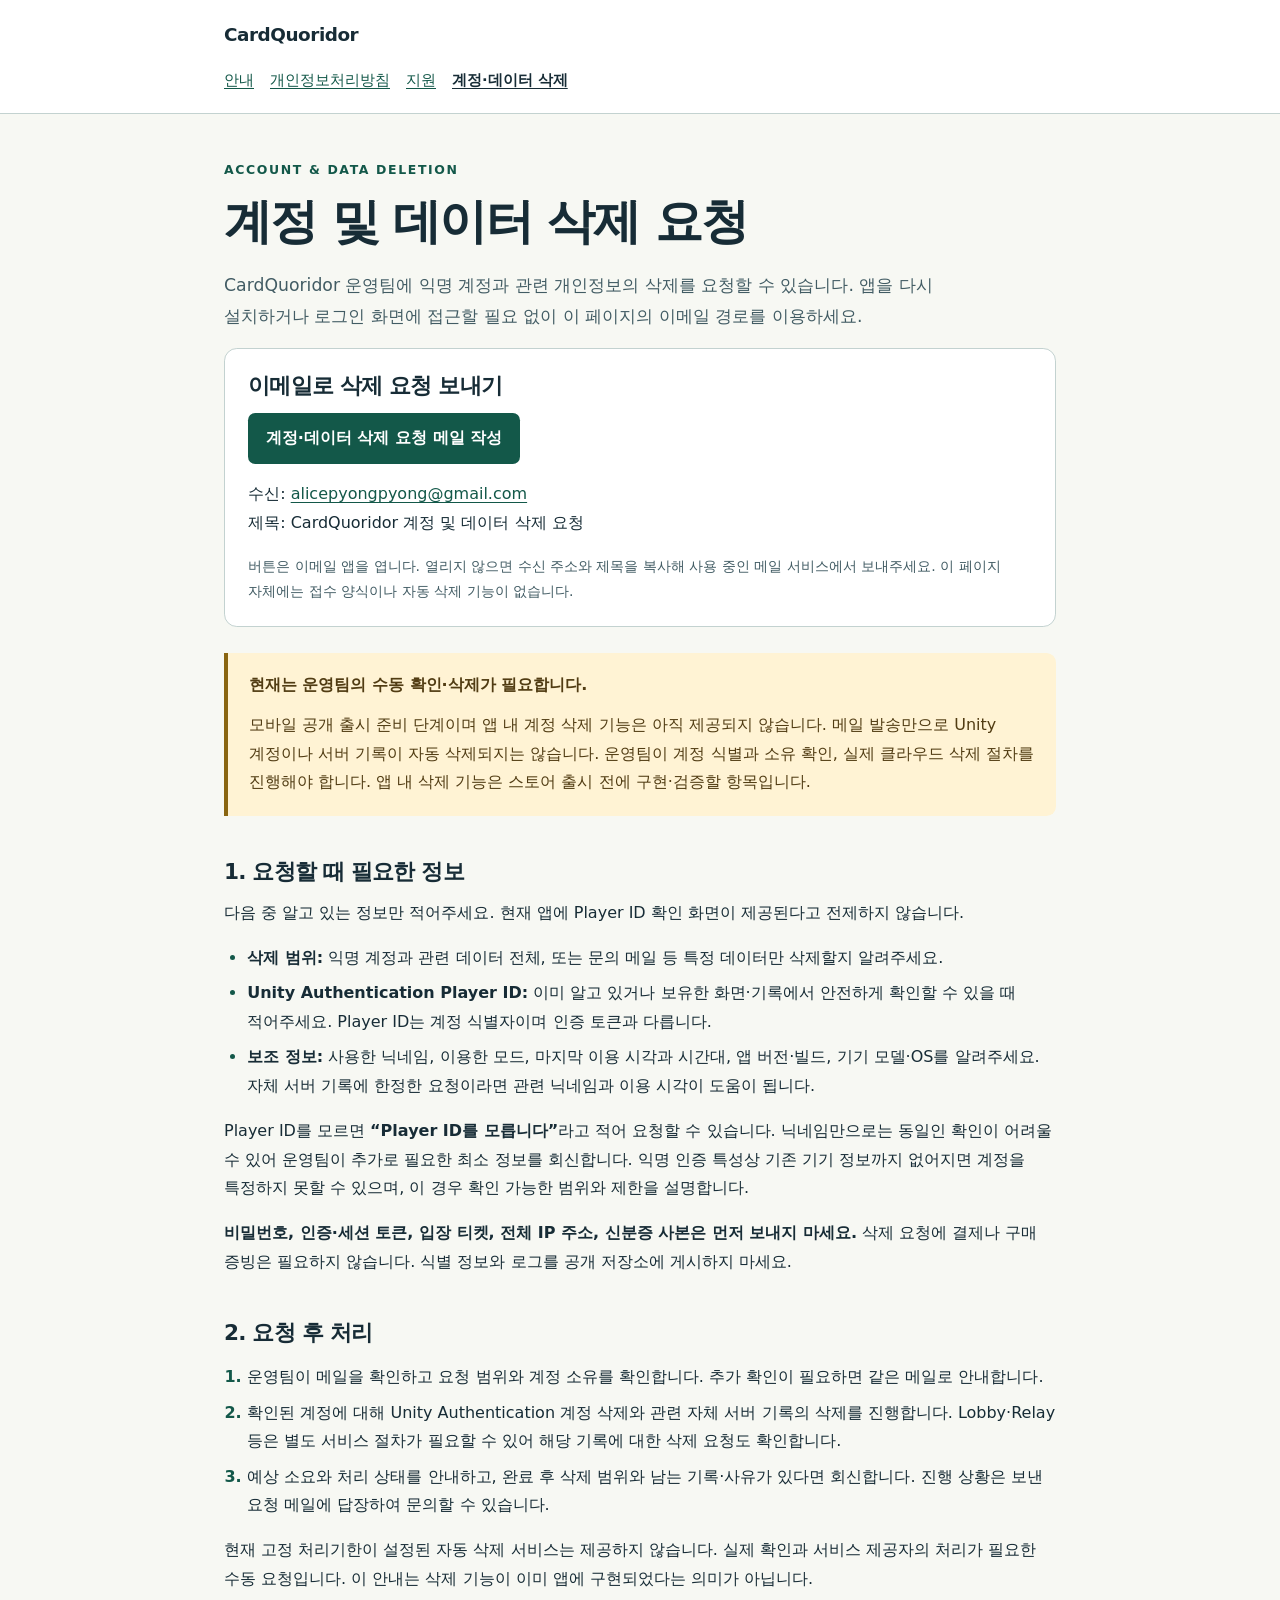
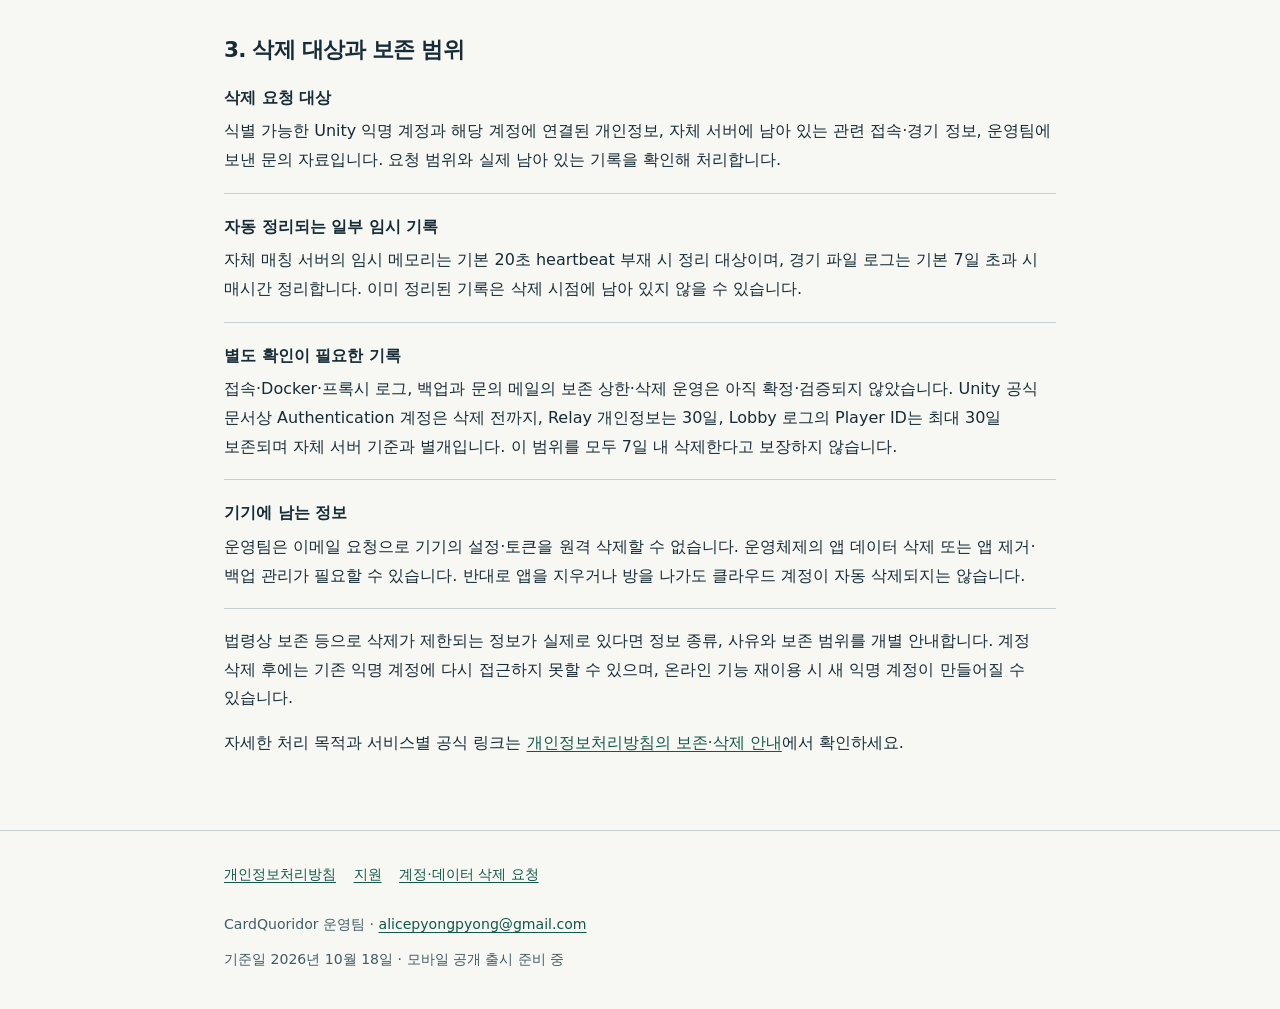
==== docs/account-deletion.html @ fbafc26c "Publish CardQuoridor privacy policy and player support" ====
<!doctype html>
<html lang="ko">
<head>
  <meta charset="utf-8">
  <meta name="viewport" content="width=device-width, initial-scale=1">
  <meta name="description" content="CardQuoridor 익명 계정과 관련 개인정보의 이메일 삭제 요청 방법, 식별 정보, 처리 범위와 제한을 안내합니다.">
  <meta name="referrer" content="strict-origin-when-cross-origin">
  <title>계정 및 데이터 삭제 요청 | CardQuoridor</title>
  <link rel="stylesheet" href="style.css">
</head>
<body>
  <a class="skip-link" href="#content">본문으로 건너뛰기</a>
  <header class="site-header">
    <div class="wrap">
      <a class="brand" href="index.html">CardQuoridor</a>
      <nav class="site-nav" aria-label="주 메뉴">
      <a href="index.html">안내</a>
      <a href="privacy.html">개인정보처리방침</a>
      <a href="support.html">지원</a>
      <a href="account-deletion.html" aria-current="page">계정·데이터 삭제</a>
      </nav>
    </div>
  </header>
  <main id="content" class="wrap">
    <p class="eyebrow">Account &amp; Data Deletion</p>
    <h1>계정 및 데이터 삭제 요청</h1>
    <p class="lead">CardQuoridor 운영팀에 익명 계정과 관련 개인정보의 삭제를 요청할 수 있습니다. 앱을 다시 설치하거나 로그인 화면에 접근할 필요 없이 이 페이지의 이메일 경로를 이용하세요.</p>
    <div class="panel">
      <h2>이메일로 삭제 요청 보내기</h2>
      <p><a class="button" href="mailto:alicepyongpyong@gmail.com?subject=CardQuoridor%20%EA%B3%84%EC%A0%95%20%EB%B0%8F%20%EB%8D%B0%EC%9D%B4%ED%84%B0%20%EC%82%AD%EC%A0%9C%20%EC%9A%94%EC%B2%AD&amp;body=CardQuoridor%20%EC%9D%B5%EB%AA%85%20%EA%B3%84%EC%A0%95%EA%B3%BC%20%EA%B4%80%EB%A0%A8%20%EB%8D%B0%EC%9D%B4%ED%84%B0%20%EC%82%AD%EC%A0%9C%EB%A5%BC%20%EC%9A%94%EC%B2%AD%ED%95%A9%EB%8B%88%EB%8B%A4.%0A%EC%95%84%EB%9E%98%20%EC%95%88%EB%82%B4%EB%A5%BC%20%EB%B3%B4%EA%B3%A0%20%EC%95%8C%EA%B3%A0%20%EC%9E%88%EB%8A%94%20%EC%8B%9D%EB%B3%84%20%EC%A0%95%EB%B3%B4%EB%A7%8C%20%EC%B6%94%EA%B0%80%ED%95%98%EA%B2%A0%EC%8A%B5%EB%8B%88%EB%8B%A4.%20%EB%B9%84%EB%B0%80%EB%B2%88%ED%98%B8%EC%99%80%20%EC%9D%B8%EC%A6%9D%20%ED%86%A0%ED%81%B0%EC%9D%80%20%ED%8F%AC%ED%95%A8%ED%95%98%EC%A7%80%20%EC%95%8A%EC%8A%B5%EB%8B%88%EB%8B%A4.">계정·데이터 삭제 요청 메일 작성</a></p>
      <p>수신: <a href="mailto:alicepyongpyong@gmail.com">alicepyongpyong@gmail.com</a><br>제목: CardQuoridor 계정 및 데이터 삭제 요청</p>
      <p class="small">버튼은 이메일 앱을 엽니다. 열리지 않으면 수신 주소와 제목을 복사해 사용 중인 메일 서비스에서 보내주세요. 이 페이지 자체에는 접수 양식이나 자동 삭제 기능이 없습니다.</p>
    </div>
    <aside class="notice" aria-label="현재 삭제 방식">
      <strong>현재는 운영팀의 수동 확인·삭제가 필요합니다.</strong>
      <p>모바일 공개 출시 준비 단계이며 앱 내 계정 삭제 기능은 아직 제공되지 않습니다. 메일 발송만으로 Unity 계정이나 서버 기록이 자동 삭제되지는 않습니다. 운영팀이 계정 식별과 소유 확인, 실제 클라우드 삭제 절차를 진행해야 합니다. 앱 내 삭제 기능은 스토어 출시 전에 구현·검증할 항목입니다.</p>
    </aside>
    <section aria-labelledby="identify-title">
      <h2 id="identify-title">1. 요청할 때 필요한 정보</h2>
      <p>다음 중 알고 있는 정보만 적어주세요. 현재 앱에 Player ID 확인 화면이 제공된다고 전제하지 않습니다.</p>
      <ul>
        <li><strong>삭제 범위:</strong> 익명 계정과 관련 데이터 전체, 또는 문의 메일 등 특정 데이터만 삭제할지 알려주세요.</li>
        <li><strong>Unity Authentication Player ID:</strong> 이미 알고 있거나 보유한 화면·기록에서 안전하게 확인할 수 있을 때 적어주세요. Player ID는 계정 식별자이며 인증 토큰과 다릅니다.</li>
        <li><strong>보조 정보:</strong> 사용한 닉네임, 이용한 모드, 마지막 이용 시각과 시간대, 앱 버전·빌드, 기기 모델·OS를 알려주세요. 자체 서버 기록에 한정한 요청이라면 관련 닉네임과 이용 시각이 도움이 됩니다.</li>
      </ul>
      <p>Player ID를 모르면 <strong>“Player ID를 모릅니다”</strong>라고 적어 요청할 수 있습니다. 닉네임만으로는 동일인 확인이 어려울 수 있어 운영팀이 추가로 필요한 최소 정보를 회신합니다. 익명 인증 특성상 기존 기기 정보까지 없어지면 계정을 특정하지 못할 수 있으며, 이 경우 확인 가능한 범위와 제한을 설명합니다.</p>
      <p><strong>비밀번호, 인증·세션 토큰, 입장 티켓, 전체 IP 주소, 신분증 사본은 먼저 보내지 마세요.</strong> 삭제 요청에 결제나 구매 증빙은 필요하지 않습니다. 식별 정보와 로그를 공개 저장소에 게시하지 마세요.</p>
    </section>
    <section aria-labelledby="process-title">
      <h2 id="process-title">2. 요청 후 처리</h2>
      <ol>
        <li>운영팀이 메일을 확인하고 요청 범위와 계정 소유를 확인합니다. 추가 확인이 필요하면 같은 메일로 안내합니다.</li>
        <li>확인된 계정에 대해 Unity Authentication 계정 삭제와 관련 자체 서버 기록의 삭제를 진행합니다. Lobby·Relay 등은 별도 서비스 절차가 필요할 수 있어 해당 기록에 대한 삭제 요청도 확인합니다.</li>
        <li>예상 소요와 처리 상태를 안내하고, 완료 후 삭제 범위와 남는 기록·사유가 있다면 회신합니다. 진행 상황은 보낸 요청 메일에 답장하여 문의할 수 있습니다.</li>
      </ol>
      <p>현재 고정 처리기한이 설정된 자동 삭제 서비스는 제공하지 않습니다. 실제 확인과 서비스 제공자의 처리가 필요한 수동 요청입니다. 이 안내는 삭제 기능이 이미 앱에 구현되었다는 의미가 아닙니다.</p>
    </section>
    <section aria-labelledby="scope-title">
      <h2 id="scope-title">3. 삭제 대상과 보존 범위</h2>
      <dl class="data-list">
        <dt>삭제 요청 대상</dt>
        <dd>식별 가능한 Unity 익명 계정과 해당 계정에 연결된 개인정보, 자체 서버에 남아 있는 관련 접속·경기 정보, 운영팀에 보낸 문의 자료입니다. 요청 범위와 실제 남아 있는 기록을 확인해 처리합니다.</dd>
        <dt>자동 정리되는 일부 임시 기록</dt>
        <dd>자체 매칭 서버의 임시 메모리는 기본 20초 heartbeat 부재 시 정리 대상이며, 경기 파일 로그는 기본 7일 초과 시 매시간 정리합니다. 이미 정리된 기록은 삭제 시점에 남아 있지 않을 수 있습니다.</dd>
        <dt>별도 확인이 필요한 기록</dt>
        <dd>접속·Docker·프록시 로그, 백업과 문의 메일의 보존 상한·삭제 운영은 아직 확정·검증되지 않았습니다. Unity 공식 문서상 Authentication 계정은 삭제 전까지, Relay 개인정보는 30일, Lobby 로그의 Player ID는 최대 30일 보존되며 자체 서버 기준과 별개입니다. 이 범위를 모두 7일 내 삭제한다고 보장하지 않습니다.</dd>
        <dt>기기에 남는 정보</dt>
        <dd>운영팀은 이메일 요청으로 기기의 설정·토큰을 원격 삭제할 수 없습니다. 운영체제의 앱 데이터 삭제 또는 앱 제거·백업 관리가 필요할 수 있습니다. 반대로 앱을 지우거나 방을 나가도 클라우드 계정이 자동 삭제되지는 않습니다.</dd>
      </dl>
      <p>법령상 보존 등으로 삭제가 제한되는 정보가 실제로 있다면 정보 종류, 사유와 보존 범위를 개별 안내합니다. 계정 삭제 후에는 기존 익명 계정에 다시 접근하지 못할 수 있으며, 온라인 기능 재이용 시 새 익명 계정이 만들어질 수 있습니다.</p>
      <p>자세한 처리 목적과 서비스별 공식 링크는 <a href="privacy.html#retention">개인정보처리방침의 보존·삭제 안내</a>에서 확인하세요.</p>
    </section>
  </main>
  <footer class="site-footer">
    <div class="wrap">
      <nav aria-label="하단 메뉴">
        <a href="privacy.html">개인정보처리방침</a>
        <a href="support.html">지원</a>
        <a href="account-deletion.html">계정·데이터 삭제 요청</a>
      </nav>
      <p>CardQuoridor 운영팀 · <a href="mailto:alicepyongpyong@gmail.com">alicepyongpyong@gmail.com</a></p>
      <p>기준일 2026년 10월 18일 · 모바일 공개 출시 준비 중</p>
    </div>
  </footer>
</body>
</html>
---- docs/style.css ----
@charset "UTF-8";
:root {
  color-scheme: light;
  --ink: #172c36;
  --muted: #425c64;
  --paper: #f7f8f3;
  --surface: #fff;
  --line: #c3d2d0;
  --accent: #135849;
  --accent-dark: #0c4237;
  --notice: #fff3d4;
  --notice-ink: #513c13;
}
* { box-sizing: border-box; }
html { scroll-padding-top: 1.5rem; }
body {
  margin: 0;
  background: var(--paper);
  color: var(--ink);
  font-family: system-ui, -apple-system, BlinkMacSystemFont, "Segoe UI", "Malgun Gothic", sans-serif;
  font-size: 1rem;
  line-height: 1.8;
  word-break: keep-all;
  overflow-wrap: anywhere;
}
a { color: var(--accent); text-underline-offset: .2em; text-decoration-thickness: .08em; }
a:hover { color: var(--accent-dark); text-decoration-thickness: .13em; }
a:focus-visible { outline: 3px solid #9b4800; outline-offset: 4px; border-radius: 2px; }
.skip-link { position: absolute; top: -8rem; left: 1rem; z-index: 10; padding: .6rem 1rem; background: var(--ink); color: white; }
.skip-link:focus { top: .75rem; color: white; }
.wrap { width: min(100% - 2.5rem, 52rem); margin-inline: auto; }
.site-header { border-bottom: 1px solid var(--line); background: var(--surface); }
.brand { display: inline-block; margin-top: 1.1rem; font-weight: 800; font-size: 1.15rem; letter-spacing: -.025em; color: var(--ink); text-decoration: none; }
.site-nav { display: flex; flex-wrap: wrap; gap: .1rem 1rem; margin: .5rem 0 .65rem; }
.site-nav a { display: inline-flex; align-items: center; min-height: 44px; font-size: .92rem; }
.site-nav a[aria-current="page"] { color: var(--ink); font-weight: 750; }
main { padding-block: 2.8rem 3.5rem; }
h1, h2, h3 { line-height: 1.35; letter-spacing: -.035em; }
h1 { margin: .25rem 0 1rem; font-size: clamp(1.9rem, 6vw, 3rem); }
h2 { font-size: 1.35rem; margin: 0 0 .8rem; }
h3 { font-size: 1.06rem; margin: 1.4rem 0 .5rem; }
p { margin: .7rem 0 1rem; }
.lead { color: var(--muted); font-size: 1.08rem; max-width: 46rem; }
.eyebrow { font-size: .78rem; text-transform: uppercase; letter-spacing: .13em; font-weight: 750; color: var(--accent); margin: 0 0 .5rem; }
.meta, .small { font-size: .88rem; color: var(--muted); }
.notice { padding: 1.15rem 1.3rem; border-left: 4px solid #896510; border-radius: 0 .6rem .6rem 0; background: var(--notice); color: var(--notice-ink); margin-block: 1.6rem; }
.notice a { color: #583d00; }
.notice p:last-child, .panel p:last-child { margin-bottom: 0; }
.notice strong { display: block; }
section { margin-top: 2.6rem; scroll-margin-top: 1.5rem; }
ul, ol { padding-left: 1.45rem; }
li { margin-block: .4rem; }
li::marker { color: var(--accent); font-weight: 650; }
.panel { background: var(--surface); border: 1px solid var(--line); border-radius: .8rem; padding: 1.35rem 1.45rem; }
.link-list { list-style: none; padding: 0; margin: 1.75rem 0 0; }
.link-list li { padding: 1.35rem 0; border-top: 1px solid var(--line); margin: 0; }
.link-list a { font-size: 1.2rem; font-weight: 750; }
.link-list p { margin: .35rem 0 0; color: var(--muted); }
.button { display: inline-block; background: var(--accent); color: #fff; padding: .7rem 1.1rem; min-height: 44px; border-radius: .45rem; font-weight: 700; text-decoration: none; }
.button:hover { background: var(--accent-dark); color: #fff; }
.contact { font-size: 1.05rem; font-weight: 700; }
.data-list { margin: 0; }
.data-list dt { margin-top: 1.2rem; font-weight: 750; }
.data-list dd { margin: .3rem 0 1.1rem; padding-bottom: 1.1rem; border-bottom: 1px solid var(--line); }
.toc { padding: 1.1rem 1.35rem; background: #eaf1ee; border-radius: .6rem; }
.toc ul { margin-block: .4rem; }
.toc a { display: inline-block; padding-block: .18rem; }
.request-template { white-space: pre-wrap; font: inherit; line-height: 1.8; background: #eaf1ee; padding: 1.1rem 1.25rem; border-radius: .6rem; margin: 1rem 0; }
.rule { font-size: 1.25rem; font-weight: 700; color: var(--accent-dark); }
.site-footer { border-top: 1px solid var(--line); padding-block: 1.6rem 2rem; color: var(--muted); font-size: .88rem; }
.site-footer p { margin: .3rem 0; }
.site-footer nav { display: flex; flex-wrap: wrap; gap: .35rem 1.1rem; margin-bottom: .8rem; }
.site-footer a { display: inline-block; padding-block: .35rem; }
@media (max-width: 480px) {
  .wrap { width: min(100% - 2rem, 52rem); }
  main { padding-top: 2rem; }
  .site-nav { gap: 0 .85rem; }
  .site-nav a { font-size: .85rem; }
  .panel { padding: 1.1rem; }
  .notice { padding: 1rem; }
  section { margin-top: 2.15rem; }
}
@media print {
  body { background: white; color: black; font-size: 10pt; }
  .wrap { width: 100%; }
  .skip-link, .site-nav, .site-footer nav, .button { display: none; }
  main { padding-block: 1rem; }
  section { break-inside: avoid; }
  a { color: black; }
  .panel, .notice { border: 1px solid #999; }
}
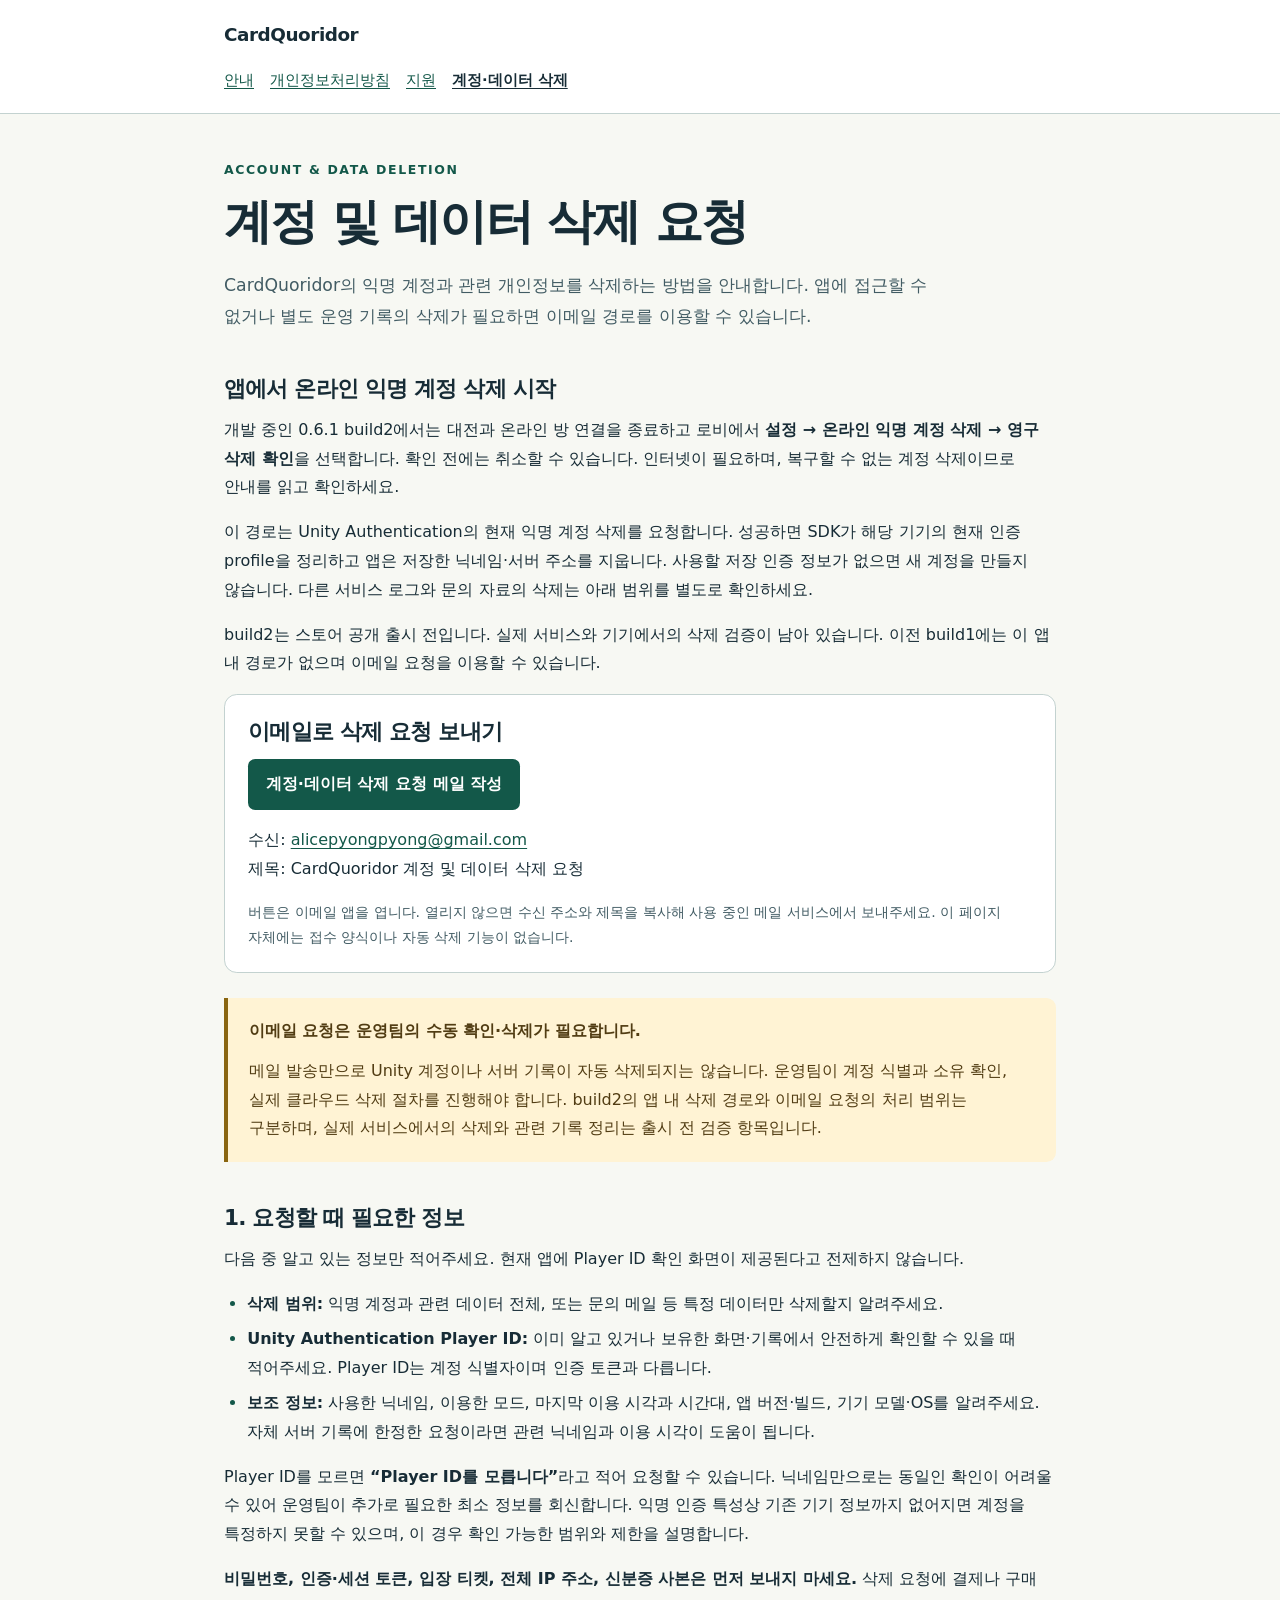
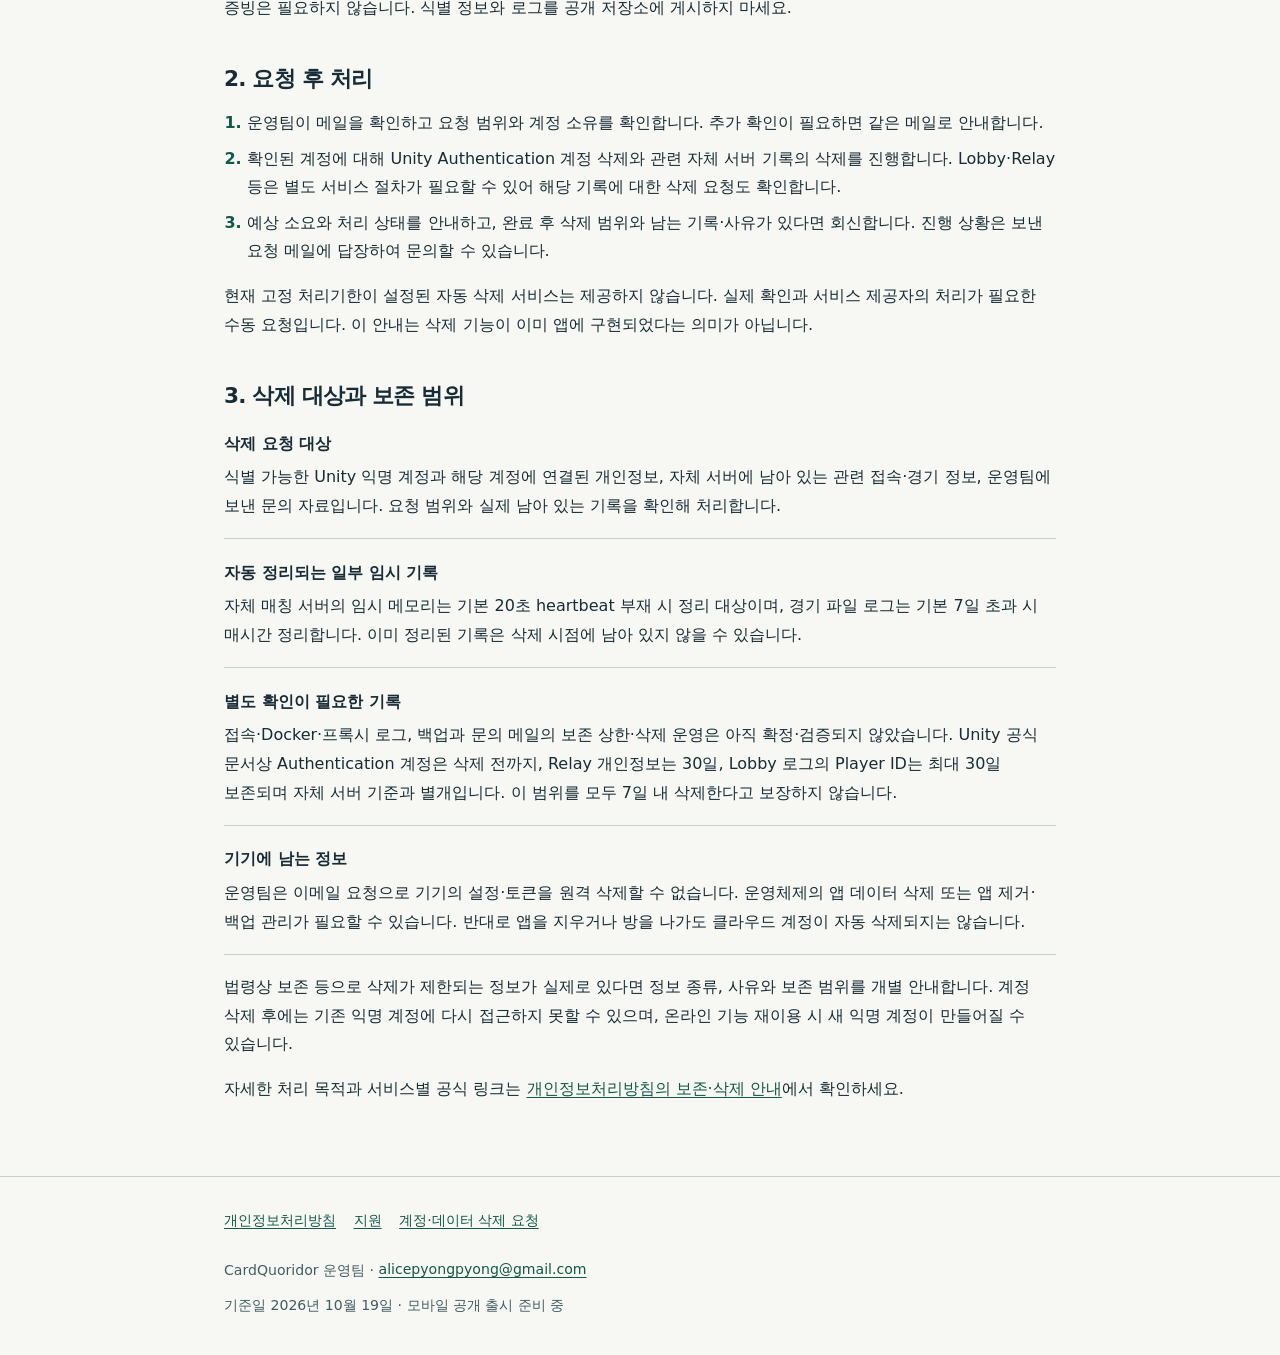
==== commit d629a807: "Describe build 2 in-app account deletion and its verification status" ====
--- a/docs/account-deletion.html
+++ b/docs/account-deletion.html
@@ -24,7 +24,13 @@
   <main id="content" class="wrap">
     <p class="eyebrow">Account &amp; Data Deletion</p>
     <h1>계정 및 데이터 삭제 요청</h1>
-    <p class="lead">CardQuoridor 운영팀에 익명 계정과 관련 개인정보의 삭제를 요청할 수 있습니다. 앱을 다시 설치하거나 로그인 화면에 접근할 필요 없이 이 페이지의 이메일 경로를 이용하세요.</p>
+    <p class="lead">CardQuoridor의 익명 계정과 관련 개인정보를 삭제하는 방법을 안내합니다. 앱에 접근할 수 없거나 별도 운영 기록의 삭제가 필요하면 이메일 경로를 이용할 수 있습니다.</p>
+    <section aria-labelledby="in-app-title">
+      <h2 id="in-app-title">앱에서 온라인 익명 계정 삭제 시작</h2>
+      <p>개발 중인 0.6.1 build2에서는 대전과 온라인 방 연결을 종료하고 로비에서 <strong>설정 → 온라인 익명 계정 삭제 → 영구 삭제 확인</strong>을 선택합니다. 확인 전에는 취소할 수 있습니다. 인터넷이 필요하며, 복구할 수 없는 계정 삭제이므로 안내를 읽고 확인하세요.</p>
+      <p>이 경로는 Unity Authentication의 현재 익명 계정 삭제를 요청합니다. 성공하면 SDK가 해당 기기의 현재 인증 profile을 정리하고 앱은 저장한 닉네임·서버 주소를 지웁니다. 사용할 저장 인증 정보가 없으면 새 계정을 만들지 않습니다. 다른 서비스 로그와 문의 자료의 삭제는 아래 범위를 별도로 확인하세요.</p>
+      <p>build2는 스토어 공개 출시 전입니다. 실제 서비스와 기기에서의 삭제 검증이 남아 있습니다. 이전 build1에는 이 앱 내 경로가 없으며 이메일 요청을 이용할 수 있습니다.</p>
+    </section>
     <div class="panel">
       <h2>이메일로 삭제 요청 보내기</h2>
       <p><a class="button" href="mailto:alicepyongpyong@gmail.com?subject=CardQuoridor%20%EA%B3%84%EC%A0%95%20%EB%B0%8F%20%EB%8D%B0%EC%9D%B4%ED%84%B0%20%EC%82%AD%EC%A0%9C%20%EC%9A%94%EC%B2%AD&amp;body=CardQuoridor%20%EC%9D%B5%EB%AA%85%20%EA%B3%84%EC%A0%95%EA%B3%BC%20%EA%B4%80%EB%A0%A8%20%EB%8D%B0%EC%9D%B4%ED%84%B0%20%EC%82%AD%EC%A0%9C%EB%A5%BC%20%EC%9A%94%EC%B2%AD%ED%95%A9%EB%8B%88%EB%8B%A4.%0A%EC%95%84%EB%9E%98%20%EC%95%88%EB%82%B4%EB%A5%BC%20%EB%B3%B4%EA%B3%A0%20%EC%95%8C%EA%B3%A0%20%EC%9E%88%EB%8A%94%20%EC%8B%9D%EB%B3%84%20%EC%A0%95%EB%B3%B4%EB%A7%8C%20%EC%B6%94%EA%B0%80%ED%95%98%EA%B2%A0%EC%8A%B5%EB%8B%88%EB%8B%A4.%20%EB%B9%84%EB%B0%80%EB%B2%88%ED%98%B8%EC%99%80%20%EC%9D%B8%EC%A6%9D%20%ED%86%A0%ED%81%B0%EC%9D%80%20%ED%8F%AC%ED%95%A8%ED%95%98%EC%A7%80%20%EC%95%8A%EC%8A%B5%EB%8B%88%EB%8B%A4.">계정·데이터 삭제 요청 메일 작성</a></p>
@@ -32,8 +38,8 @@
       <p class="small">버튼은 이메일 앱을 엽니다. 열리지 않으면 수신 주소와 제목을 복사해 사용 중인 메일 서비스에서 보내주세요. 이 페이지 자체에는 접수 양식이나 자동 삭제 기능이 없습니다.</p>
     </div>
     <aside class="notice" aria-label="현재 삭제 방식">
-      <strong>현재는 운영팀의 수동 확인·삭제가 필요합니다.</strong>
-      <p>모바일 공개 출시 준비 단계이며 앱 내 계정 삭제 기능은 아직 제공되지 않습니다. 메일 발송만으로 Unity 계정이나 서버 기록이 자동 삭제되지는 않습니다. 운영팀이 계정 식별과 소유 확인, 실제 클라우드 삭제 절차를 진행해야 합니다. 앱 내 삭제 기능은 스토어 출시 전에 구현·검증할 항목입니다.</p>
+      <strong>이메일 요청은 운영팀의 수동 확인·삭제가 필요합니다.</strong>
+      <p>메일 발송만으로 Unity 계정이나 서버 기록이 자동 삭제되지는 않습니다. 운영팀이 계정 식별과 소유 확인, 실제 클라우드 삭제 절차를 진행해야 합니다. build2의 앱 내 삭제 경로와 이메일 요청의 처리 범위는 구분하며, 실제 서비스에서의 삭제와 관련 기록 정리는 출시 전 검증 항목입니다.</p>
     </aside>
     <section aria-labelledby="identify-title">
       <h2 id="identify-title">1. 요청할 때 필요한 정보</h2>
@@ -79,7 +85,7 @@
         <a href="account-deletion.html">계정·데이터 삭제 요청</a>
       </nav>
       <p>CardQuoridor 운영팀 · <a href="mailto:alicepyongpyong@gmail.com">alicepyongpyong@gmail.com</a></p>
-      <p>기준일 2026년 10월 18일 · 모바일 공개 출시 준비 중</p>
+      <p>기준일 2026년 10월 19일 · 모바일 공개 출시 준비 중</p>
     </div>
   </footer>
 </body>
